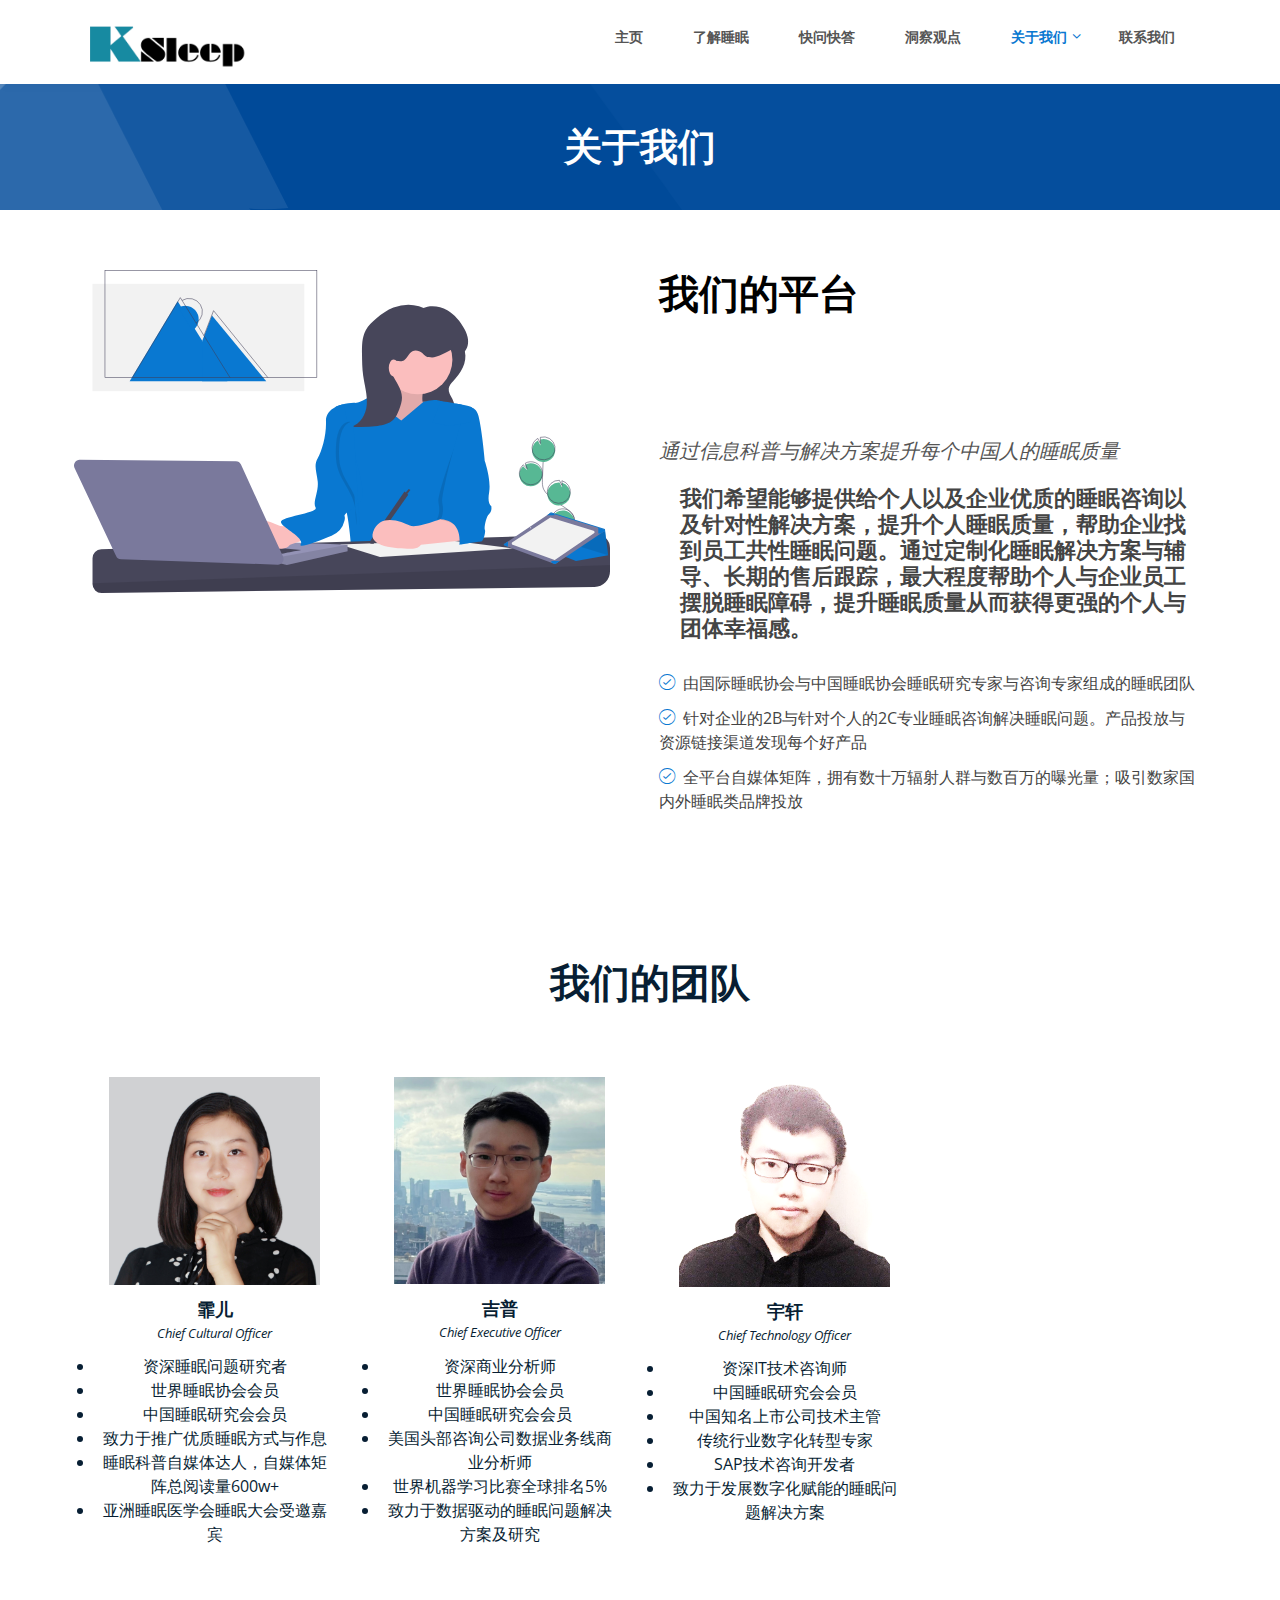
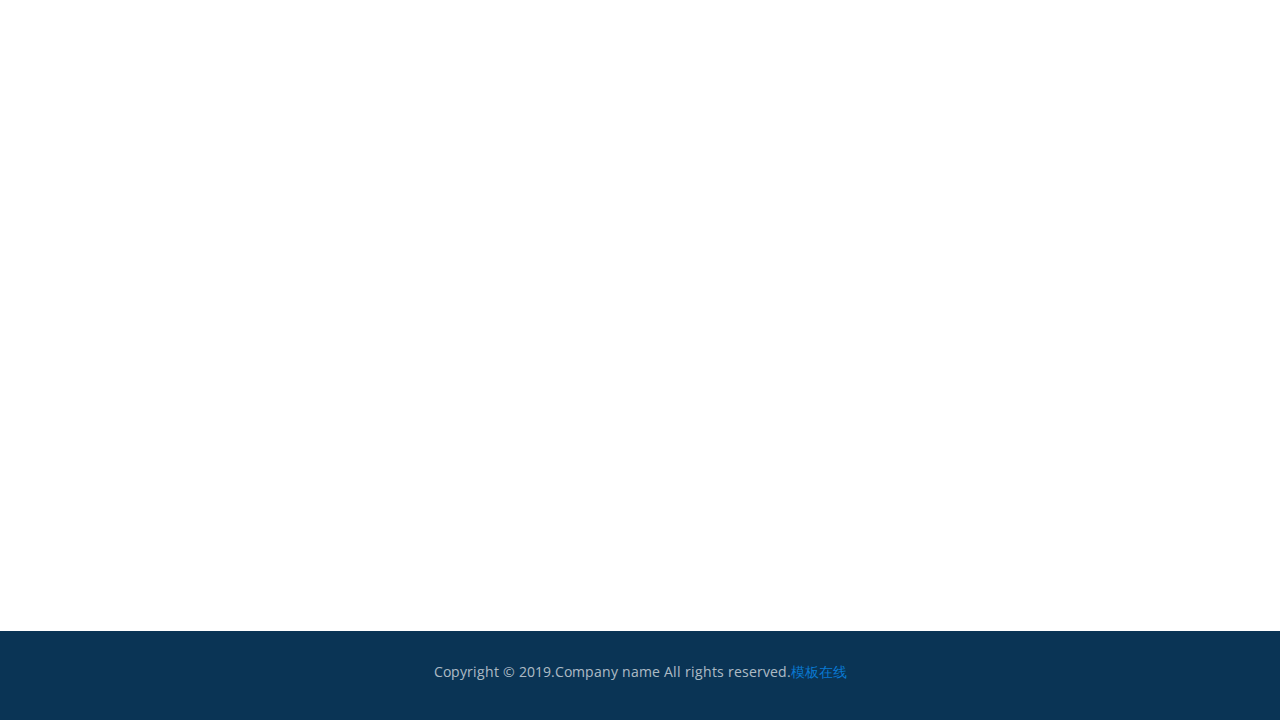
==== about.html @ f4e96a3b "kuaisleep" ====
<!DOCTYPE html>
<html lang="en">
<head>
  <meta charset="utf-8">
  <title></title>
  <meta content="width=device-width, initial-scale=1.0" name="viewport">
  <meta content="" name="keywords">
  <meta content="" name="description">
  <meta content="Author" name="">
  <!-- Favicons -->
  <link href="img/favicon.png" rel="icon">
  <link href="img/apple-touch-icon.png" rel="apple-touch-icon">

  <!-- Google Fonts -->
  <link href="https://fonts.googleapis.com/css?family=Open+Sans:300,300i,400,400i,700,700i|Raleway:300,400,500,700,800|Montserrat:300,400,700" rel="stylesheet">

  <!-- Bootstrap CSS File -->
  <link href="lib/bootstrap/css/bootstrap.min.css" rel="stylesheet">

  <!-- Libraries CSS Files -->
  <link href="lib/font-awesome/css/font-awesome.min.css" rel="stylesheet">
  <link href="lib/animate/animate.min.css" rel="stylesheet">
  <link href="lib/ionicons/css/ionicons.min.css" rel="stylesheet">
  <link href="lib/owlcarousel/assets/owl.carousel.min.css" rel="stylesheet">
  <link href="lib/magnific-popup/magnific-popup.css" rel="stylesheet">
  <link rel="stylesheet" href="css/font-icon.css">
  <link href="lib/ionicons/css/ionicons.min.css" rel="stylesheet">

  <!-- Main Stylesheet File -->
  <link href="css/style.css" rel="stylesheet"> 
</head>

<body id="body">

  <!--==========================
    Top Bar
  ============================-->
  <section id="topbar" class="d-none d-lg-block">
    <div class="container clearfix">
      <div class="contact-info float-left">
        <i class="fa fa-envelope-o"></i> <a href="mailto:contact@example.com">name@websitename.com</a>
        <i class="fa fa-phone"></i> +1 2345 67855 22
      </div>
      <div class="social-links float-right">
        <a href="#" class="twitter"><i class="fa fa-twitter"></i></a>
        <a href="#" class="facebook"><i class="fa fa-facebook"></i></a>
        <a href="#" class="google-plus"><i class="fa fa-google-plus"></i></a>
        <a href="#" class="linkedin"><i class="fa fa-linkedin"></i></a>
        <a href="#" class="instagram"><i class="fa fa-instagram"></i></a>
      </div>
    </div>
  </section>

  <!--==========================
    Header
  ============================-->
<header id="header">
    <div class="container">

      <div id="logo" class="pull-left">
   <a href="#body"><img src="img/logo.png" alt="" width="167" height="50" title="" /></a>
        <!-- <a href="#body"><img src="img/logo.png" alt="" title="" /></a>-->
      </div>

      <nav id="nav-menu-container">
        <ul class="nav-menu">
          <li ><a href="index.html">主页</a></li>
          <li ><a href="#">了解睡眠</a></li>
          <li><a href="#">快问快答</a></li>
          <li><a href="#">洞察观点</a></li>
          <li class="menu-active" class="menu-has-children"><a href="">关于我们</a>
            <ul>
              <li><a href="#">平台介绍</a></li>
              <li><a href="#">团队介绍</a></li>
              <li><a href="#">我们的资源</a></li>
            </ul>
          </li>
          <li><a href="contact.html">联系我们</a></li>
        </ul>
      </nav><!-- #nav-menu-container -->
    </div>
  </header><!-- #header -->


<!--==========================
    Page Banner Section
  ============================-->
  <section id="innerBanner"> 
    <div class="inner-content">
      <h2><span>关于我们</span><br></h2>
      <div> 
      </div>
    </div> 
  </section><!-- #Page Banner -->

  <main id="main">

    <!--==========================
      About Section
    ============================-->
    <section id="about" class="wow fadeInUp">
      <div class="container"> 
        <div class="row">
          <div class="col-lg-6 about-img">
              <img src="img/about.svg" alt="">
          </div>

          <div class="col-lg-6 content">
            <h2>我们的平台</h2>
            <h3>通过信息科普与解决方案提升每个中国人的睡眠质量</h3>
			<p>我们希望能够提供给个人以及企业优质的睡眠咨询以及针对性解决方案，提升个人睡眠质量，帮助企业找到员工共性睡眠问题。通过定制化睡眠解决方案与辅导、长期的售后跟踪，最大程度帮助个人与企业员工摆脱睡眠障碍，提升睡眠质量从而获得更强的个人与团体幸福感。</p>
            <ul>
              <li><i class="icon ion-ios-checkmark-outline"></i> 由国际睡眠协会与中国睡眠协会睡眠研究专家与咨询专家组成的睡眠团队</li>
              <li><i class="icon ion-ios-checkmark-outline"></i> 针对企业的2B与针对个人的2C专业睡眠咨询解决睡眠问题。产品投放与资源链接渠道发现每个好产品</li>
              <li><i class="icon ion-ios-checkmark-outline"></i> 全平台自媒体矩阵，拥有数十万辐射人群与数百万的曝光量；吸引数家国内外睡眠类品牌投放</li>
            </ul> 
          </div>
        </div>

      </div>
    </section><!-- #about -->
 
    <!--==========================
      Clients Section
    ============================-->
   <!-- <section id="clients" class="wow fadeInUp">
      <div class="container">
        <div class="section-header">
          <h2>Clients</h2>
          <p>Lorem ipsum dolor sit amet, consectetur adipisicing elit. Dolores quae porro consequatur aliquam, incidunt fugiat culpa esse aute nulla. duis fugiat culpa esse aute nulla ipsum velit export irure minim illum fore</p>
        </div>

        <div class="owl-carousel clients-carousel">
          <img src="img/clients/client-1.png" alt="">
          <img src="img/clients/client-2.png" alt="">
          <img src="img/clients/client-3.png" alt="">
          <img src="img/clients/client-4.png" alt="">
          <img src="img/clients/client-5.png" alt="">
          <img src="img/clients/client-6.png" alt="">
        </div>

      </div>
    </section><!-- #clients -->
 
    <!--==========================
      Call To Action Section
    ============================-->
    <!--<section id="call-to-action" class="wow fadeInUp">
      <div class="container">
        <div class="row">
          <div class="col-lg-9 text-center text-lg-left">
            <h3 class="cta-title">Get Our Service</h3>
            <p class="cta-text">Lorem ipsum dolor sit amet, consectetur adipisicing elit. Dolores quae porro consequatur aliquam, incidunt fugiat culpa esse aute nulla cupidatat non proident, sunt in culpa qui officia deserunt mollit anim id est laborum.</p>
          </div>
          <div class="col-lg-3 cta-btn-container text-center">
            <a class="cta-btn align-middle" href="#contact">Contact Us</a>
          </div>
        </div>

      </div>
    </section><!-- #call-to-action -->

    <!--==========================
      Our Team Section
    ============================-->
    <section id="team" class="wow fadeInUp">
      <div class="container">
        <div class="section-header">
          <h2>我们的团队</h2>
        </div>
        <div class="row">
          <div class="col-lg-3 col-md-6">
            <div class="member">
              <div class="pic"><img src="img/coo.png" alt=""></div>
              <div class="details">
                <h4>霏儿</h4>
                <span> Chief Cultural Officer</span>
                <div class="social">
                  <!--<a href=""><i class="fa fa-twitter"></i></a>
                  <a href=""><i class="fa fa-facebook"></i></a>
                  <a href=""><i class="fa fa-google-plus"></i></a>
                  <a href=""><i class="fa fa-linkedin"></i></a>-->
				  <li>资深睡眠问题研究者</li>
				  <li>世界睡眠协会会员</li>
				  <li>中国睡眠研究会会员</li>
			      <li>致力于推广优质睡眠方式与作息</li>
				  <li>睡眠科普自媒体达人，自媒体矩阵总阅读量600w+</li>
				  <li>亚洲睡眠医学会睡眠大会受邀嘉宾</li>	
                </div>
              </div>
            </div>
          </div>

          <div class="col-lg-3 col-md-6">
            <div class="member">
              <div class="pic"><img src="img/ceo.png" alt=""></div>
              <div class="details">
                <h4>吉普</h4>
                <span>Chief Executive Officer</span>
                <div class="social">
                    <!--<a href=""><i class="fa fa-twitter"></i></a>
                  <a href=""><i class="fa fa-facebook"></i></a>
                  <a href=""><i class="fa fa-google-plus"></i></a>
                  <a href=""><i class="fa fa-linkedin"></i></a>-->
				  <li>资深商业分析师</li>
				  <li>世界睡眠协会会员</li>
				  <li>中国睡眠研究会会员</li>
			      <li>美国头部咨询公司数据业务线商业分析师</li>
				  <li>世界机器学习比赛全球排名5%</li>
				  <li>致力于数据驱动的睡眠问题解决方案及研究</li>		
                </div>
              </div>
            </div>
          </div>

          <div class="col-lg-3 col-md-6">
            <div class="member">
              <div class="pic"><img src="img/cto.png" alt=""></div>
              <div class="details">
                <h4>宇轩</h4>
                <span>Chief Technology Officer</span>
                <div class="social">
               <!--<a href=""><i class="fa fa-twitter"></i></a>
                  <a href=""><i class="fa fa-facebook"></i></a>
                  <a href=""><i class="fa fa-google-plus"></i></a>
                  <a href=""><i class="fa fa-linkedin"></i></a>-->
				   <li>资深IT技术咨询师</li>
				  <li>中国睡眠研究会会员</li>
				  <li>中国知名上市公司技术主管</li>
			      <li>传统行业数字化转型专家</li>
				  <li>SAP技术咨询开发者</li>
				  <li>致力于发展数字化赋能的睡眠问题解决方案</li>			
                </div>
              </div>
            </div>
          </div>

          <!--<div class="col-lg-3 col-md-6">
            <div class="member">
              <div class="pic"><img src="img/team4.jpg" alt=""></div>
              <div class="details">
                <h4>Amanda Jepson</h4>
                <span>Accountant</span>
                <div class="social">
                  <a href=""><i class="fa fa-twitter"></i></a>
                  <a href=""><i class="fa fa-facebook"></i></a>
                  <a href=""><i class="fa fa-google-plus"></i></a>
                  <a href=""><i class="fa fa-linkedin"></i></a>
                </div>
              </div>
            </div>
          </div>
        </div>-->

      </div>
    </section><!-- #team -->
 


    <!--==========================
      Testimonials Section
    ============================-->
    <section id="testimonials" class="wow fadeInUp">
      <div class="container">
        <div class="section-header">
          <h2>我们的资源</h2>
          <p>我们通过与合作及签约睡眠专家、咨询专家、睡眠产品专家的合作共同建立有效果、可呈现的睡眠科普方案以及解决方案</p>
        </div>
        <div class="owl-carousel testimonials-carousel">

            <div class="testimonial-item">
              <p>全国7座主要城市的甲等医院睡眠中心医师及睡眠领域的专业医学从业者
                
              </p> 
              <h3>10+位</h3>
              <!--<h4>CEO &amp; Founder</h4>-->
            </div>

            <div class="testimonial-item">
              <p>
                全球顶级医学院或咨询机构的睡眠研究者及具有方案设计能力的睡眠咨询师
                
              </p> 
              <h3>5位</h3>
               <!--<h4>CEO &amp; Founder</h4>-->
            </div>

            <div class="testimonial-item">
              <p>
                合作的睡眠辅助类产品公司以及公司内的数名合作睡眠产品专家
                
              </p> 
              <h3>10+家</h3>
               <!--<h4>CEO &amp; Founder</h4>-->
            </div>

            <!--<div class="testimonial-item">
              <p>
                Dolores quae porro consequatur aliquam, incidunt fugiat culpa esse aute nulla. duis fugiat culpa esse aute nulla ipsum velit export irure minim illum fore
                
              </p> 
              <h3>Williams Belly</h3>
              <h4>Accounts</h4>
            </div>

            <div class="testimonial-item">
              <p>
                Dolores quae porro consequatur aliquam, incidunt fugiat culpa esse aute nulla. duis fugiat culpa esse aute nulla ipsum velit export irure minim illum fore
                
              </p> 
              <h3>Larry Hanson</h3>
              <h4>Investor</h4>
            </div>-->

        </div>

      </div>
    </section><!-- #testimonials -->

  </main>

  <!--==========================
    Footer
  ============================-->
  <footer id="footer">
    <div class="container">
      <div class="copyright">
        Copyright &copy; 2019.Company name All rights reserved.<a target="_blank" href="http://www.mobancss.com/">模板在线</a>
      </div>
      <div class="credits"> 
         
      </div>
    </div>
  </footer><!-- #footer -->

  <a href="#" class="back-to-top"><i class="fa fa-chevron-up"></i></a>

  <!-- JavaScript  -->
  <script src="lib/jquery/jquery.min.js"></script>
  <script src="lib/jquery/jquery-migrate.min.js"></script>
  <script src="lib/bootstrap/js/bootstrap.bundle.min.js"></script>
  <script src="lib/easing/easing.min.js"></script>
  <script src="lib/superfish/hoverIntent.js"></script>
  <script src="lib/superfish/superfish.min.js"></script>
  <script src="lib/wow/wow.min.js"></script>
  <script src="lib/owlcarousel/owl.carousel.min.js"></script>
  <script src="lib/magnific-popup/magnific-popup.min.js"></script>
  <script src="lib/sticky/sticky.js"></script> 
 <script src="contact/jqBootstrapValidation.js"></script>
 <script src="contact/contact_me.js"></script>
  <script src="js/main.js"></script>

</body>
</html>
---- css/font-icon.css ----
/* ==========================================================================
	Font Icon (http://www.elegantthemes.com/blog/freebie-of-the-week/free-line-style-icons)
========================================================================== */
@font-face {
  font-family: "elegant-theme-line";
  src: url('../fonts/elegant-theme-line.ttf?1439850014') format('truetype'), url('../fonts/elegant-theme-line.eot?1439850014') format('embedded-opentype'), url('../fonts/elegant-theme-line.svg?1439850014') format('svg'), url('../fonts/elegant-theme-line.woff?1439850014') format('woff'); }
.icon {
  font-family: 'elegant-theme-line';
  speak: none;
  font-style: normal;
  font-weight: normal;
  font-variant: normal;
  text-transform: none;
  line-height: 1;
  /* Better Font Rendering =========== */
  -webkit-font-smoothing: antialiased;
  -moz-osx-font-smoothing: grayscale; }

.icon-mobile:before {
  content: "\e000"; }

.icon-laptop:before {
  content: "\e001"; }

.icon-desktop:before {
  content: "\e002"; }

.icon-tablet:before {
  content: "\e003"; }

.icon-phone:before {
  content: "\e004"; }

.icon-document:before {
  content: "\e005"; }

.icon-documents:before {
  content: "\e006"; }

.icon-search:before {
  content: "\e007"; }

.icon-clipboard:before {
  content: "\e008"; }

.icon-newspaper:before {
  content: "\e009"; }

.icon-notebook:before {
  content: "\e00a"; }

.icon-book-open:before {
  content: "\e00b"; }

.icon-browser:before {
  content: "\e00c"; }

.icon-calendar:before {
  content: "\e00d"; }

.icon-presentation:before {
  content: "\e00e"; }

.icon-picture:before {
  content: "\e00f"; }

.icon-pictures:before {
  content: "\e010"; }

.icon-video:before {
  content: "\e011"; }

.icon-camera:before {
  content: "\e012"; }

.icon-printer:before {
  content: "\e013"; }

.icon-toolbox:before {
  content: "\e014"; }

.icon-briefcase:before {
  content: "\e015"; }

.icon-wallet:before {
  content: "\e016"; }

.icon-gift:before {
  content: "\e017"; }

.icon-bargraph:before {
  content: "\e018"; }

.icon-grid:before {
  content: "\e019"; }

.icon-expand:before {
  content: "\e01a"; }

.icon-focus:before {
  content: "\e01b"; }

.icon-edit:before {
  content: "\e01c"; }

.icon-adjustments:before {
  content: "\e01d"; }

.icon-ribbon:before {
  content: "\e01e"; }

.icon-hourglass:before {
  content: "\e01f"; }

.icon-lock:before {
  content: "\e020"; }

.icon-megaphone:before {
  content: "\e021"; }

.icon-shield:before {
  content: "\e022"; }

.icon-trophy:before {
  content: "\e023"; }

.icon-flag:before {
  content: "\e024"; }

.icon-map:before {
  content: "\e025"; }

.icon-puzzle:before {
  content: "\e026"; }

.icon-basket:before {
  content: "\e027"; }

.icon-envelope:before {
  content: "\e028"; }

.icon-streetsign:before {
  content: "\e029"; }

.icon-telescope:before {
  content: "\e02a"; }

.icon-gears:before {
  content: "\e02b"; }

.icon-key:before {
  content: "\e02c"; }

.icon-paperclip:before {
  content: "\e02d"; }

.icon-attachment:before {
  content: "\e02e"; }

.icon-pricetags:before {
  content: "\e02f"; }

.icon-lightbulb:before {
  content: "\e030"; }

.icon-layers:before {
  content: "\e031"; }

.icon-pencil:before {
  content: "\e032"; }

.icon-tools:before {
  content: "\e033"; }

.icon-tools-2:before {
  content: "\e034"; }

.icon-scissors:before {
  content: "\e035"; }

.icon-paintbrush:before {
  content: "\e036"; }

.icon-magnifying-glass:before {
  content: "\e037"; }

.icon-circle-compass:before {
  content: "\e038"; }

.icon-linegraph:before {
  content: "\e039"; }

.icon-mic:before {
  content: "\e03a"; }

.icon-strategy:before {
  content: "\e03b"; }

.icon-beaker:before {
  content: "\e03c"; }

.icon-caution:before {
  content: "\e03d"; }

.icon-recycle:before {
  content: "\e03e"; }

.icon-anchor:before {
  content: "\e03f"; }

.icon-profile-male:before {
  content: "\e040"; }


.icon-profile-female:before {
  content: "\e041"; }

.icon-bike:before {
  content: "\e042"; }

.icon-wine:before {
  content: "\e043"; }

.icon-hotairballoon:before {
  content: "\e044"; }

.icon-globe:before {
  content: "\e045"; }

.icon-genius:before {
  content: "\e046"; }

.icon-map-pin:before {
  content: "\e047"; }

.icon-dial:before {
  content: "\e048"; }

.icon-chat:before {
  content: "\e049"; }

.icon-heart:before {
  content: "\e04a"; }

.icon-cloud:before {
  content: "\e04b"; }

.icon-upload:before {
  content: "\e04c"; }

.icon-download:before {
  content: "\e04d"; }

.icon-target:before {
  content: "\e04e"; }

.icon-hazardous:before {
  content: "\e04f"; }

.icon-piechart:before {
  content: "\e050"; }

.icon-speedometer:before {
  content: "\e051"; }

.icon-global:before {
  content: "\e052"; }

.icon-compass:before {
  content: "\e053"; }

.icon-lifesaver:before {
  content: "\e054"; }

.icon-clock:before {
  content: "\e055"; }

.icon-aperture:before {
  content: "\e056"; }

.icon-quote:before {
  content: "\e057"; }

.icon-scope:before {
  content: "\e058"; }

.icon-alarmclock:before {
  content: "\e059"; }

.icon-refresh:before {
  content: "\e05a"; }

.icon-happy:before {
  content: "\e05b"; }

.icon-sad:before {
  content: "\e05c"; }

.icon-facebook:before {
  content: "\e05d"; }

.icon-twitter:before {
  content: "\e05e"; }

.icon-googleplus:before {
  content: "\e05f"; }

.icon-rss:before {
  content: "\e060"; }

.icon-tumblr:before {
  content: "\e061"; }

.icon-linkedin:before {
  content: "\e062"; }

.icon-dribbble:before {
  content: "\e063"; }
---- css/style.css ----
body {
  background: #fff;
  color: #444;
  font-family: "Open Sans", sans-serif;
}

a {
  color: #0978d1;
  transition: 0.5s;
}

a:hover, a:active, a:focus {
  color: #0978d1;
  outline: none;
  text-decoration: none;
}

p {
    padding: 0;
    margin-right: 0;
    margin-bottom: 30px;
    font-weight: bold;
    font-size: 22px;
    margin-left: 21px;
}

h1, h2, h3, h4, h5, h6 {
  font-family: "Montserrat", sans-serif;
  font-weight: 500;
  margin: 0 0 20px 0;
  padding: 0;
}

/* Back to top button */
.back-to-top {
  position: fixed;
  display: none;
  background: #0978d1;
  color: #fff;
  padding: 6px 12px 9px 12px;
  font-size: 16px;
  border-radius: 2px;
  right: 15px;
  bottom: 15px;
  transition: background 0.5s;
}

@media (max-width: 768px) {
  .back-to-top {
    bottom: 15px;
  }
}

.back-to-top:focus {
  background: #00b1e4;
  color: #fff;
  outline: none;
}

.back-to-top:hover {
  background: #0a3455;
  color: #fff;
}

/*--------------------------------------------------------------
# Top Bar
--------------------------------------------------------------*/
#topbar {
  padding: 10px 0;
  border-bottom: 1px solid #eee;
  font-size: 14px;
  background: #0a3455;
  display: none !important;
}

#topbar .contact-info a {
  line-height: 1;
  color: #acacac;
}

#topbar .contact-info a:hover {
  color: #38d39f;
}

#topbar .contact-info i {
  color: #38d39f;
  padding: 4px 4px 0 0;
}
.contact-info.float-left {
    color: #acacac;
}
#topbar .contact-info .fa-phone {
  padding-left: 20px;
  margin-left: 20px;
  border-left: 1px solid #e9e9e947;
}

#topbar .social-links a {
  color: #38d39f;
  padding: 4px 12px;
  display: inline-block;
  line-height: 1px;
  border-left: 1px solid #e9e9e924;
}

#topbar .social-links a:hover {
  color: #fff;
}

#topbar .social-links a:first-child {
  border-left: 0;
}

/*--------------------------------------------------------------
# Header
--------------------------------------------------------------*/
#header {
  padding: 20px 0;
  height: 84px;
  transition: all 0.5s;
  z-index: 997;
  background: #fff;
  box-shadow: 0px 6px 9px 0px rgba(0, 0, 0, 0.06);
}

#header #logo h1 {
  font-size: 28px;
  margin: 6px 0 0 0;
  padding: 0;
  line-height: 1;
  font-family: "Montserrat", sans-serif;
  font-weight: 700;
}

#header #logo h1 a {
  color: #071e33;
  line-height: 1;
  display: inline-block;
  color: #0978d1;
}

#header #logo h1 a span {
  color: #38d39f;
}

#header #logo img {
  padding: 0;
  margin: 0;
}

@media (max-width: 768px) {
  #header {
    padding: 20px 0;
    height: 74px;
  }
  #header #logo h1 {
    font-size: 34px;
  }
  #header #logo img {
    max-height: 40px;
  }
}

/*--------------------------------------------------------------
# Intro Section
--------------------------------------------------------------*/
#hero {
    width: 100%;
    position: relative;
    background: url(../img/intro-carousel/banner-bg2.png) center bottom no-repeat;
    background-size: cover;
    padding: 0;
    top:0px;
}
#hero .hero-banner {
    width: 70%;
    float: right;
    position: relative;
    bottom: 0px;
    vertical-align: bottom;
}
#hero .hero-content {
  position: absolute;
  bottom: 0;
  top: 0;
  left: 14%;
  right: 0;
  display: flex;
  justify-content: center;
  flex-direction: column;
  text-align: left;
}

#hero .hero-content h2 {
  color: #ffffff;
  margin-bottom: 30px;
  font-size: 29px;
  text-align: left;
  /* font-weight: bold; */
} 
#hero .hero-content h2 span {
  color: #ffffff;
  text-align: right;
  font-size: 60px;
  text-transform: uppercase;
  font-weight: 700;
}
#hero .hero-content .btn-banner {
  background: transparent;
  border: 2px solid #ffffff;
  border-radius: 30px;
  color: #ffffff;
  padding: 10px 25px;
  font-weight: bold;
}

#hero .hero-content .btn-banner:hover {
  background: none;
  color: #fff;
  background: #0062cc;
  border: 2px solid #0062cc;
}

#intro {
  width: 100%;
  height: 70vh;
  position: relative;
  background: url("../img/intro-carousel/1.jpg") no-repeat;
  background-size: cover;
}

#intro .intro-content {
  position: absolute;
  bottom: 0;
  top: 0;
  left: 14%;
  right: 0;
  z-index: 10;
  display: flex;
  justify-content: center;
  flex-direction: column;
  text-align: left;
}

#intro .intro-content h2 {
  color: #3a3a3a;
  margin-bottom: 30px;
  font-size: 24px;
  font-weight: normal;
  text-align: left;
}

#intro .intro-content h2 span {
  color: #071e33;
  text-align: right;
  font-size: 66px;
  text-transform: uppercase;
  font-weight: 700;
}

@media (max-width: 767px) {
  #intro .intro-content h2 {
    font-size: 22px;
    background: #ffffffa3;
    padding: 15px;
  }
}

#intro .intro-content .btn-get-started, #intro .intro-content .btn-projects {
  font-family: "Raleway", sans-serif;
  font-size: 15px;
  font-weight: bold;
  letter-spacing: 1px;
  display: inline-block;
  padding: 10px 32px;
  border-radius: 2px;
  transition: 0.5s;
  margin: 0;
  color: #fff;
}

#intro .intro-content .btn-get-started {
  background: #00b1e4;
  border: 2px solid #00b1e4;
}

#intro .intro-content .btn-get-started:hover {
  background: none;
  color: #00b1e4;
}

#intro .intro-content .btn-projects {
  background: #00b1e4;
  border: 2px solid #00b1e4;
}

#intro .intro-content .btn-projects:hover {
  background: none;
  color: #00b1e4;
}

#intro #intro-carousel {
  z-index: 8;
}

#intro #intro-carousel::before {
  content: '';
  background-color: rgba(255, 255, 255, 0.7);
  position: absolute;
  height: 100%;
  width: 100%;
  top: 0;
  right: 0;
  left: 0;
  bottom: 0;
  z-index: 7;
}

#intro #intro-carousel .item {
  width: 100%;
  height: 60vh;
  background-size: cover;
  background-position: center;
  background-repeat: no-repeat;
  -webkit-transition-property: opacity;
  transition-property: opacity;
}

/*--------------------------------------------------------------
# Navigation Menu
--------------------------------------------------------------*/
/* Nav Menu Essentials */
.nav-menu, .nav-menu * {
  margin: 0;
  padding: 0;
  list-style: none;
}

.nav-menu ul {
  position: absolute;
  display: none;
  top: 100%;
  left: 0;
  z-index: 99;
}

.nav-menu li {
  position: relative;
  white-space: nowrap;
}

.nav-menu > li {
  float: left;
}

.nav-menu li:hover > ul,
.nav-menu li.sfHover > ul {
  display: block;
}

.nav-menu ul ul {
  top: 0;
  left: 100%;
}

.nav-menu ul li {
  min-width: 180px;
}

/* Nav Menu Arrows */
.sf-arrows .sf-with-ul {
  padding-right: 22px;
}

.sf-arrows .sf-with-ul:after {
  content: "\f107";
  position: absolute;
  right: 8px;
  font-family: FontAwesome;
  font-style: normal;
  font-weight: normal;
}

.sf-arrows ul .sf-with-ul:after {
  content: "\f105";
}

/* Nav Meu Container */
#nav-menu-container {
  float: right;
  margin: 0;
}

@media (max-width: 768px) {
  #nav-menu-container {
    display: none;
  }
}

/* Nav Meu Styling */
.nav-menu a {
  padding: 6px 20px;
  text-decoration: none;
  display: inline-block;
  color: #555;
  font-weight: 600;
  font-size: 14px;
  outline: none;
  border-radius: 25px;
}

.nav-menu li:hover > a, .nav-menu > .menu-active > a {
  color: #0978d1;
}

.nav-menu > li {
  margin-left: 10px;
}

.nav-menu ul {
  margin: 4px 0 0 0;
  padding: 10px;
  box-shadow: 0px 0px 30px rgba(127, 137, 161, 0.25);
  background: #fff;
}

.nav-menu ul li {
  transition: 0.3s;
}

.nav-menu ul li a {
  padding: 10px;
  color: #333;
  transition: 0.3s;
  display: block;
  font-size: 13px;
  text-transform: none;
}

.nav-menu ul li:hover > a {
  color: #0a3455;
}

.nav-menu ul ul {
  margin: 0;
}

/* Mobile Nav Toggle */
#mobile-nav-toggle {
  position: fixed;
  right: 0;
  top: 0;
  z-index: 999;
  margin: 20px 20px 0 0;
  border: 0;
  background: none;
  font-size: 24px;
  display: none;
  transition: all 0.4s;
  outline: none;
  cursor: pointer;
}

#mobile-nav-toggle i {
  color: #555;
}

@media (max-width: 768px) {
  #mobile-nav-toggle {
    display: inline;
  }
}

/* Mobile Nav Styling */
#mobile-nav {
  position: fixed;
  top: 0;
  padding-top: 18px;
  bottom: 0;
  z-index: 998;
  left: -260px;
  width: 260px;
  overflow-y: auto;
  transition: 0.4s;
  background: #0978d1;
}

#mobile-nav ul {
  padding: 0;
  margin: 0;
  list-style: none;
}

#mobile-nav ul li {
  position: relative;
}

#mobile-nav ul li a {
  color: #fffc;
  font-size: 16px;
  overflow: hidden;
  padding: 10px 22px 10px 15px;
  position: relative;
  text-decoration: none;
  width: 100%;
  display: block;
  outline: none;
}

#mobile-nav ul li a:hover {
  color: #fff;
}

#mobile-nav ul li li {
  padding-left: 30px;
}

#mobile-nav ul .menu-has-children i {
  position: absolute;
  right: 0;
  z-index: 99;
  padding: 15px;
  cursor: pointer;
  color: #fff;
}

#mobile-nav ul .menu-has-children i.fa-chevron-up {
  color: #00b1e4;
}

#mobile-nav ul .menu-item-active {
  color: #00b1e4;
}

#mobile-body-overly {
  width: 100%;
  height: 100%;
  z-index: 997;
  top: 0;
  left: 0;
  position: fixed;
  background: rgba(13, 13, 13, 0.9);
  display: none;
}

/* Mobile Nav body classes */
body.mobile-nav-active {
  overflow: hidden;
}

body.mobile-nav-active #mobile-nav {
  left: 0;
}

body.mobile-nav-active #mobile-nav-toggle {
  color: #fff;
}
/*-------------------------------------------------
Inner Banner
---------------------------------------------------*/
#innerBanner{
	background: url(../img/intro-carousel/banner-bg2.png) center bottom no-repeat;
	padding: 40px 0;
	text-align:center;
}
#innerBanner h2{
	color:#fff;
	text-align:center;
	font-weight:normal;
	font-size:18px;
	margin:0px;
}
#innerBanner h2 span{
	color:#fff;
	font-weight:bold;
	font-size:38px;
	text-align:center;
}
.svgImg{
	
}
.svgImg img{
	width:120px;
}
/*--------------------------------------------------------------
# Sections
--------------------------------------------------------------*/
/* Sections Header
--------------------------------*/
.section-header {
  margin-bottom: 30px;
}

.section-header h2 {
    font-size: 40px;
    color: #071e33;
    text-transform: uppercase;
    font-weight: 700;
    position: relative;
    padding-bottom: 20px;
    /* display: inline-block; */
    text-align: center;
    padding-left: 20px;
    padding-right: 0px;
}

.section-header h2::before {
  content: '';
  position: absolute;
  display: block;
  width: 62px;
  height: 3px;
  bottom: 0;
  left: 0;
  right: 0;
  text-align: center;
  margin: 0 auto;
}

.section-header p {
    text-align: left;
    color: #333;
}

/* About Section
--------------------------------*/
#about {
  padding: 60px 0 60px 0;
}

#about1 {
  padding: 60px 0 60px 0;
}

#about .about-img {
  overflow: hidden;
}

#about .about-img img {
  margin-left: -15px;
  max-width: 100%;
}

@media (max-width: 768px) {
  #about .about-img {
    height: auto;
  }
  #about .about-img img {
    margin-left: 0;
    padding-bottom: 30px;
  }
}

#about .content h2 {
  color: #000000;
  font-weight: 700;
  font-size: 40px;
  font-family: "Raleway", sans-serif;
}

#about .content h3 {
  color: #555;
  font-weight: 300;
  font-size: 20px;
  line-height: 26px;
  font-style: italic;
  padding-top: 100px;
}

#about .content p {
  line-height: 26px;
}

#about .content p:last-child {
  margin-bottom: 0;
}

#about .content i {
  font-size: 20px;
  padding-right: 4px;
  color: #0978d1;
}

#about .content ul {
  list-style: none;
  padding: 0;
}

#about .content ul li {
  padding-bottom: 10px;
}

/* Services Section
--------------------------------*/
#services {
  padding: 90px 0 0 0;
}

#services .box {
  padding: 40px;
  margin-bottom: 40px;
  background: #fff;
  transition: 0.4s;
  border: 1px solid #0978d1;
  border-bottom: 4px solid #0978d1;
}
#services .box.box1 {
    background: url(../img/img_ex3.png) center bottom no-repeat;
	background-size: cover;
}
#services .box.box2 {
    background: url(../img/img_ex4.png) center bottom no-repeat;
	background-size: cover;
}
#services .box.box3 {
    background: url("../img/img_ex5.png") center bottom no-repeat;
	background-size: cover;
}
#services .box.box4 {
    background: url(../img/intro-carousel/banner-bg2.png) center bottom no-repeat;
	background-size: cover;
}
#services .box.box5 {
    background: url(../img/intro-carousel/banner-bg2.png) center bottom no-repeat;
	background-size: cover;
}
#services .box.box6 {
    background: url(../img/intro-carousel/banner-bg2.png) center bottom no-repeat;
	background-size: cover;
}
#services .box:hover {
  box-shadow: 0px 0px 30px rgba(73, 78, 92, 0.15);
  transform: translateY(-10px);
  -webkit-transform: translateY(-10px);
  -moz-transform: translateY(-10px);
}

#services .box .icon {
  display: block;
  width: 100%;
  text-align: center;
  padding: 15px;
}

#services .box .icon i {
  color: #444;
  font-size: 50px;
  transition: 0.5s;
  line-height: 0;
  margin-top: 0px;
  margin-bottom: 18px;
}

#services .box .icon i:before {
  background: #0978d1;
  background-clip: border-box;
  -webkit-background-clip: text;
  -webkit-text-fill-color: transparent;
}

#services .box h4 {
  margin-left: 100px;
  font-weight: 700;
  margin-bottom: 24px;
  font-size: 22px;
  display: block;
  width: 100%;
  text-align: center;
  float: left;
  margin: 0;
}

#services .box h4 a {
  color: #444;
}

#services .box p {
    font-size: 14px;
    line-height: 24px;
    text-align: center;
    display: block;
    margin-top: 0px;
    margin-right: 0px;
    margin-left: 0px;
    margin-bottom: 0px;
    padding-top: 50px;
    padding-left: 0px;
}

@media (max-width: 767px) {
  #services .box .box {
    margin-bottom: 20px;
  }
  #services .box .icon {
    float: none;
    text-align: center;
    padding-bottom: 15px;
  }
  #services .box h4, #services .box p {
    margin-left: 0;
    text-align: center;

  }
}

/* Clients Section
--------------------------------*/
#clients {
  padding: 60px 0;
}

#clients img {
  max-width: 100%;
  opacity: 0.5;
  transition: 0.3s;
  padding: 15px 0;
}

#clients img:hover {
  opacity: 1;
}

#clients .owl-nav, #clients .owl-dots {
  margin-top: 5px;
  text-align: center;
}

#clients .owl-dot {
  display: inline-block;
  margin: 0 5px;
  width: 12px;
  height: 12px;
  border-radius: 50%;
  background-color: #ddd;
}

#clients .owl-dot.active {
  background-color: #00b1e4;
}

/* Our Portfolio Section
--------------------------------*/
#portfolio {
  padding: 90px 50px;
  color: #ffffff9c;
  background: #fff;
}

#portfolio .portfolio-overlay {
  position: absolute;
  top: 0;
  right: 0;
  bottom: 0;
  left: 0;
  width: 100%;
  height: 100%;
  opacity: 1;
  -webkit-transition: all ease-in-out 0.4s;
  transition: all ease-in-out 0.4s;
}

#portfolio .portfolio-item {
  overflow: hidden;
  position: relative;
  padding: 0;
  vertical-align: middle;
  text-align: center;
}

#portfolio .portfolio-item h2 {
  color: #ffffff;
  font-size: 16px;
  margin: 0;
  text-transform: capitalize;
  font-weight: 700;
  /* background: #0978d18a; */
  border: 1px solid #0978d1;
  padding: 25px;
  background: linear-gradient(45deg, #00b1e457 0%, #405ece91 100%);
  width: 100%;
  /* height: 100%; */
}
#portfolio .portfolio-item h2{
  opacity:0;
}
#portfolio .portfolio-item:hover h2{
opacity:1;
}
#portfolio .portfolio-item img {
  -webkit-transition: all ease-in-out 0.4s;
  transition: all ease-in-out 0.4s;
  width: 100%;
}

#portfolio .portfolio-item:hover img {
  -webkit-transform: scale(1.1);
  transform: scale(1.1);
}

#portfolio .portfolio-item:hover .portfolio-overlay {
  opacity: 1;
  background: rgba(0, 0, 0, 0.7);
}

#portfolio .portfolio-info {
  position: absolute;
  top: 50%;
  left: 50%;
  -webkit-transform: translate(-50%, -50%);
  transform: translate(-50%, -50%);
}

/* Testimonials Section
--------------------------------*/
#testimonials {
  padding: 60px 0;
}

#testimonials .testimonial-item {
  box-sizing: content-box;
  padding: 30px 30px 0 30px;
  margin: 30px 15px;
  text-align: center;
  min-height: 250px;
  /* box-shadow: 0px 2px 12px rgba(0, 0, 0, 0.08); */
}

@media (max-width: 767px) {
  #testimonials .testimonial-item {
    margin: 30px 10px;
  }
}

#testimonials .testimonial-item .testimonial-img {
  width: 90px;
  border-radius: 50%;
  border: 4px solid #fff;
  margin: 0 auto;
}

#testimonials .testimonial-item h3 {
  font-size: 18px;
  font-weight: bold;
  margin: 10px 0 5px 0;
  color: #111;
}

#testimonials .testimonial-item h4 {
  font-size: 14px;
  color: #999;
  margin: 0;
}

#testimonials .testimonial-item .quote-sign-left {
  margin-top: -15px;
  padding-right: 10px;
  display: inline-block;
  width: 37px;
}

#testimonials .testimonial-item .quote-sign-right {
  margin-bottom: -15px;
  padding-left: 10px;
  display: inline-block;
  max-width: 100%;
  width: 37px;
}

#testimonials .testimonial-item p {
  font-style: italic;
  margin: 0 auto 15px auto;
  background: #fff;
  width: 100%;
  border: 1px solid #0978d1;
  border-radius: 15px 15px 0 15px;
  padding: 22px 15px;
  font-size: 15px;
  color: #686868;
  border-bottom-width: 4px;
}

#testimonials .owl-nav, #testimonials .owl-dots {
  margin-top: 5px;
  text-align: center;
}

#testimonials .owl-dot {
  display: inline-block;
  margin: 0 5px;
  width: 12px;
  height: 12px;
  border-radius: 50%;
  background-color: #ddd;
}

#testimonials .owl-dot.active {
  background-color: #0978d1;
}
.map{
	
margin: 80px auto 40px;
}
p.help-block,
p.help-block ul{
    float: left; 
    margin: 0;
    padding: 0;
}
p.help-block li {
    float: left; 
    margin: 10px 0 0 0;
    padding: 0;
    list-style:none;
    color:red;
}
/* Call To Action Section
--------------------------------*/
#call-to-action {
  /* background: #ededed; */
  background-size: cover;
  padding: 40px 0;
}

#call-to-action .cta-title {
  /* color: #fff; */
  font-size: 28px;
  font-weight: 700;
}

#call-to-action .cta-text {
  /* color: #fff; */
}

@media (min-width: 769px) {
  #call-to-action .cta-btn-container {
    display: flex;
    align-items: center;
    justify-content: flex-end;
  }
}

#call-to-action .cta-btn {
    font-family: "Montserrat", sans-serif;
    font-weight: 700;
    font-size: 16px;
    letter-spacing: 1px;
    display: inline-block;
    padding: 8px 26px;
    border-radius: 3px;
    transition: 0.5s;
    margin-top: 38px;
    margin-right: 38px;
    margin-left: 38px;
    margin-bottom: 38px;
    border: 3px solid #0978d1;
    color: #0978d1;
}

#call-to-action .cta-btn:hover {
  background: #0978d1;
  border: 3px solid #0978d1;
  color: #0a3455;
}

/* Our Team Section
--------------------------------*/
#team {
  background: #fff;
  padding: 60px 0 0 0;
}

#team .member {
  text-align: center;
  margin-bottom: 20px;
}

#team .member .pic {
  overflow: hidden;
  text-align: center;
}

#team .member .pic img {
  max-width: 100%;
  padding: 20px 20px 0;
}

#team .member .details {
  background: #fff;
  color: #071e33;
  padding: 15px 0;
  border-radius: 0 0 3px 3px;
}

#team .member h4 {
  font-weight: 700;
  margin-bottom: 2px;
  font-size: 18px;
}

#team .member span {
  font-style: italic;
  display: block;
  font-size: 13px;
}

#team .member .social {
  margin-top: 5px;
  padding: 6px;
  text-align: center;
}

#team .member .social a {
  color: #0978d1;
  margin: 2px 6px;
  /* border: 1px solid #00b1e4; */
  width: 42px;
  display: inline-block;
  /* opacity: .4; */
  /* background: #eaeaea; */
  padding: 4px;
}
#team .member .social a:hover{
  color: #081e5b;
  margin: 2px 6px;
  /* border: 1px solid #081e5b; */
  opacity: 1;
}
#team .member .social i {
  font-size: 16px;
  margin: 0 2px;
}

/* Contact Section
--------------------------------*/
#contact {
  padding: 60px 0;
}

#contact .contact-info {
  margin-bottom: 20px;
  text-align: center;
}

#contact .contact-info i {
  font-size: 24px;
  display: inline-block;
  margin-bottom: 0;
  color: #0978d1;
  float: left;
}

#contact .contact-info address, #contact .contact-info p {
  margin-bottom: 0;
  color: #000;
  display: block;
  float: left;
  width: 100%;
  margin-bottom: 15px;
  padding: 0;
  margin-top: 0;
  margin-left: 27px;
  font-size: 14px;
}

#contact .contact-info h3 {
  font-size: 16px;
  margin-bottom: 15px;
  font-weight: bold;
  text-transform: uppercase;
  color: #1c4450;
  float: left;
  margin: 8px 15px;
}

#contact .contact-info a {
  color: #000;
}

#contact .contact-info a:hover {
  color: #00b1e4;
}

#contact .contact-address, #contact .contact-phone, #contact .contact-email {
  margin-bottom: 20px;
}

@media (min-width: 768px) {
  #contact .contact-address, #contact .contact-phone, #contact .contact-email {
    padding: 0;
    text-align: left;
  }
}

@media (min-width: 768px) {
  #contact .contact-phone {
  }
}

#contact #google-map {
  height: 290px;
  margin-bottom: 20px;
}

@media (max-width: 576px) {
  #contact #google-map {
    margin-top: 20px;
  }
}

#contact .form #sendmessage {
  color: #00b1e4;
  border: 1px solid #00b1e4;
  display: none;
  text-align: center;
  padding: 15px;
  font-weight: 600;
  margin-bottom: 15px;
}

#contact .form #errormessage {
  color: red;
  display: none;
  border: 1px solid red;
  text-align: center;
  padding: 15px;
  font-weight: 600;
  margin-bottom: 15px;
}

#contact .form #sendmessage.show, #contact .form #errormessage.show, #contact .form .show {
  display: block;
}

#contact .form .validation {
  color: red;
  display: none;
  margin: 0 0 20px;
  font-weight: 400;
  font-size: 13px;
}

#contact .form input, #contact .form textarea {
  padding: 10px 14px;
  border-radius: 0;
  box-shadow: none;
  font-size: 15px;
}

#contact .form button[type="submit"] {
  background: #0062cc;
  border: 0;
  border-radius: 2px;
  padding: 10px 30px;
  color: #fff;
  transition: 0.4s;
  cursor: pointer;
}

#contact .form button[type="submit"]:hover {
  background: #0062cc;
}

/*--------------------------------------------------------------
# Footer
--------------------------------------------------------------*/
#footer {
  background: #0a3455;
  padding: 0 0 30px 0;
  font-size: 14px;
  color: #fff;
}

#footer .copyright {
  text-align: center;
  padding-top: 30px;
  color: #ffffffad;
}

#footer .credits {
  text-align: center;
  font-size: 13px;
  color: #ffffff85;
  margin-top: 8px;
}

#footer .credits a {
  color: #0978d1;
}
.owl-carousel .owl-item img {
    display: block;
    width: auto;
    height: 70px;
    margin: 0 auto;
}
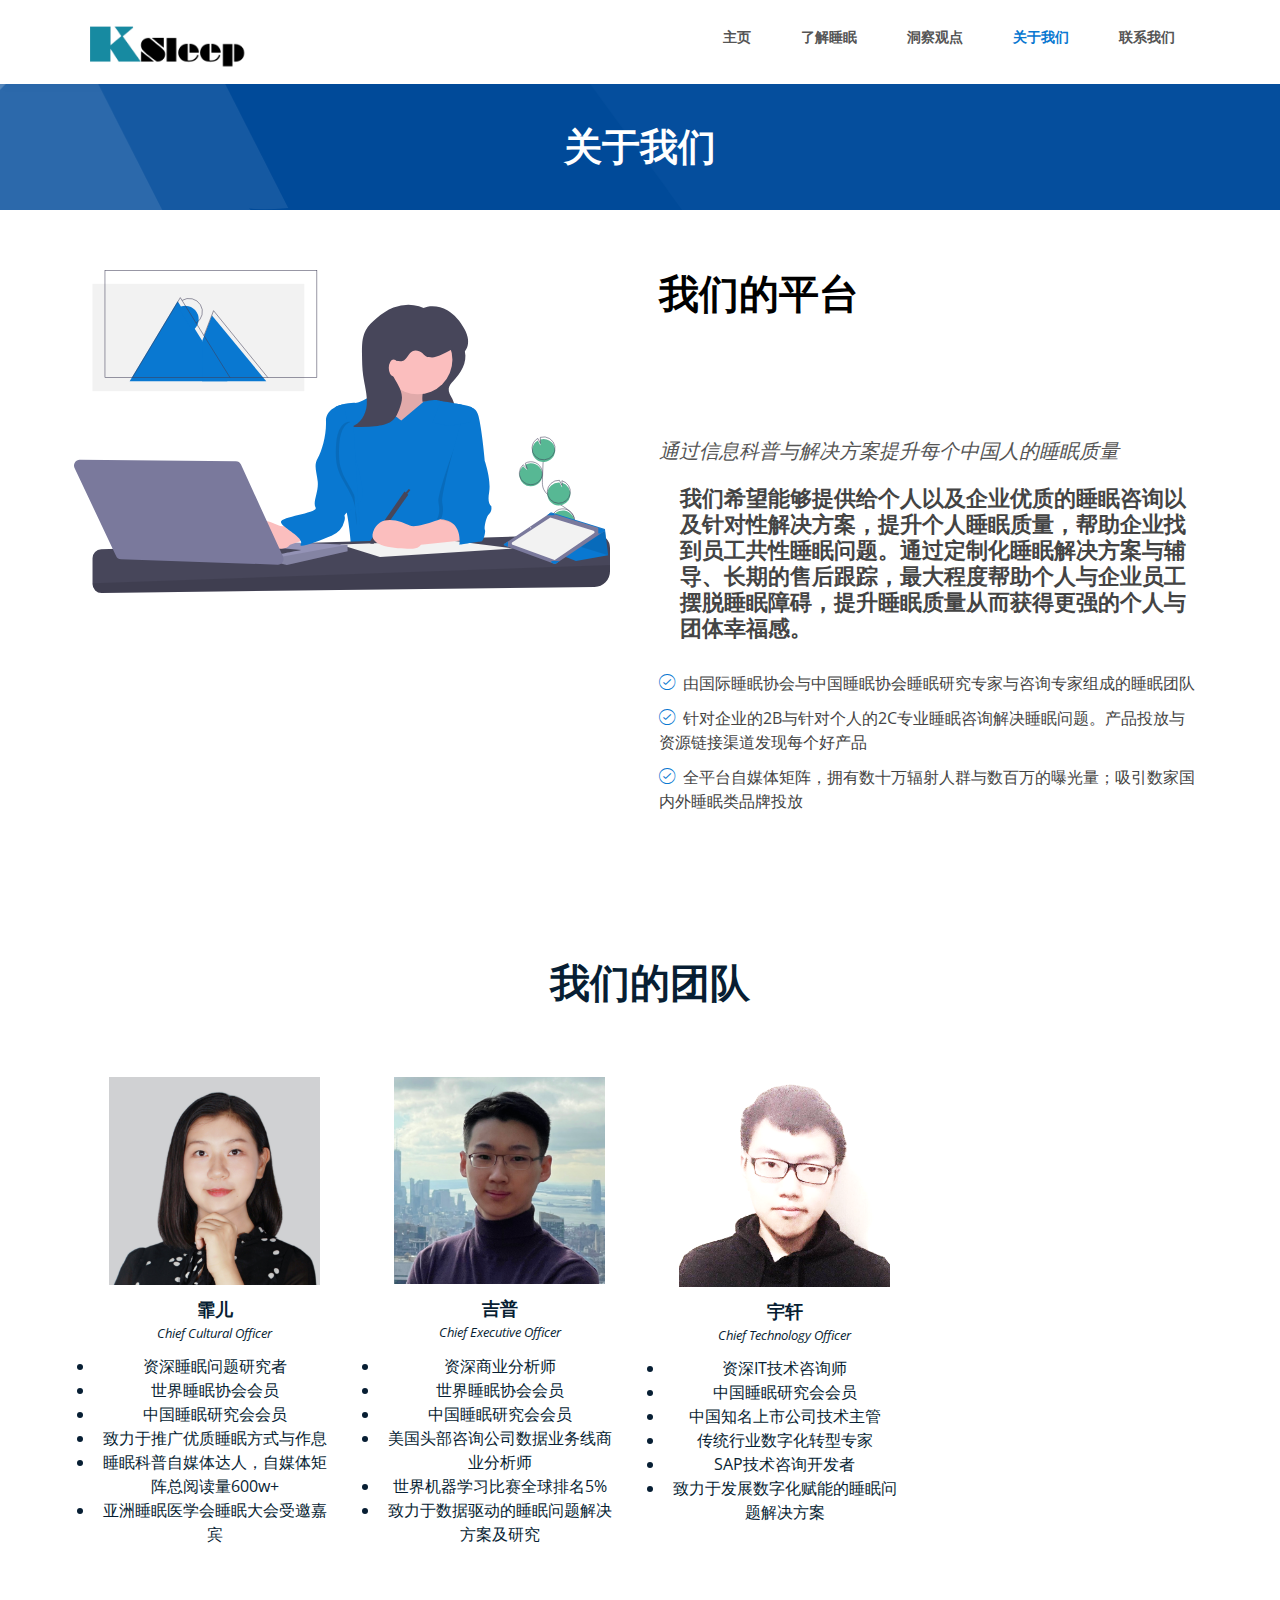
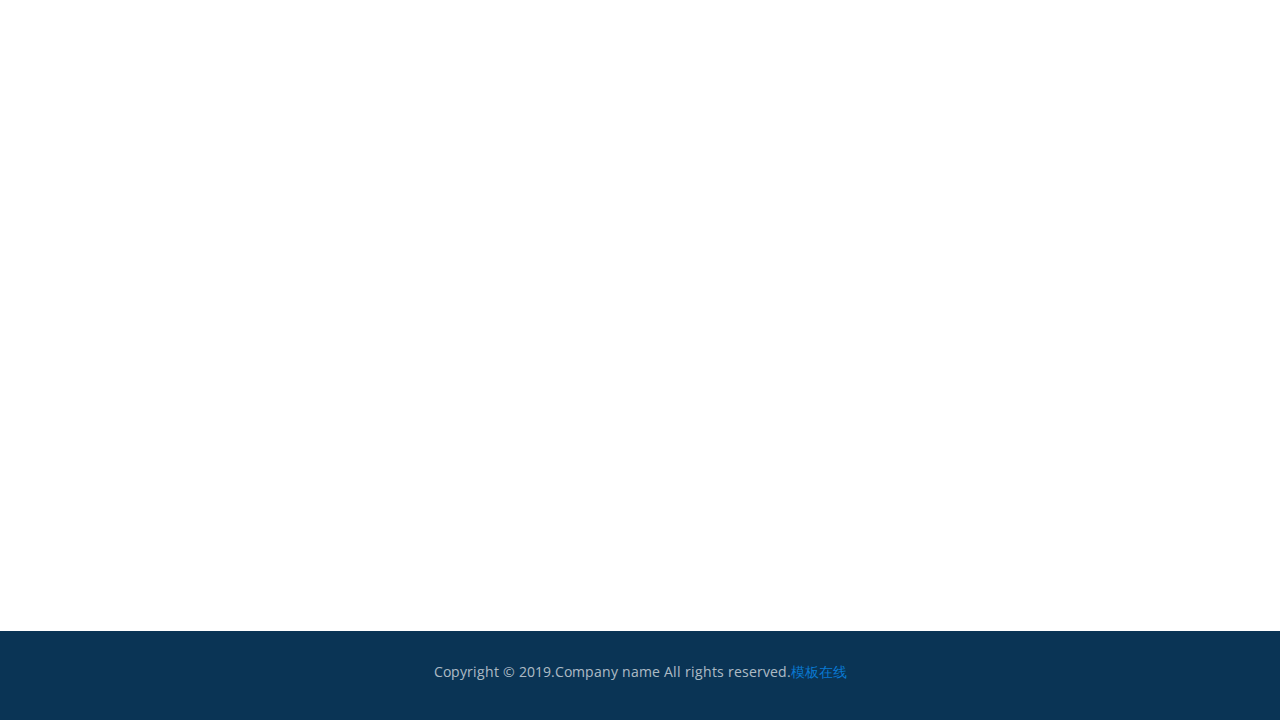
==== commit 33292b50: "third commit" ====
--- a/about.html
+++ b/about.html
@@ -65,15 +65,9 @@
       <nav id="nav-menu-container">
         <ul class="nav-menu">
           <li ><a href="index.html">主页</a></li>
-          <li ><a href="#">了解睡眠</a></li>
-          <li><a href="#">快问快答</a></li>
-          <li><a href="#">洞察观点</a></li>
-          <li class="menu-active" class="menu-has-children"><a href="">关于我们</a>
-            <ul>
-              <li><a href="#">平台介绍</a></li>
-              <li><a href="#">团队介绍</a></li>
-              <li><a href="#">我们的资源</a></li>
-            </ul>
+          <li ><a href="services.html">了解睡眠</a></li>
+          <li><a href="portfolio.html">洞察观点</a></li>
+          <li class="menu-active" class="menu-has-children"><a href="#">关于我们</a>
           </li>
           <li><a href="contact.html">联系我们</a></li>
         </ul>
--- a/css/style.css
+++ b/css/style.css
@@ -1292,3 +1292,7 @@
     height: 70px;
     margin: 0 auto;
 }
+
+.menu-active {
+	
+}
